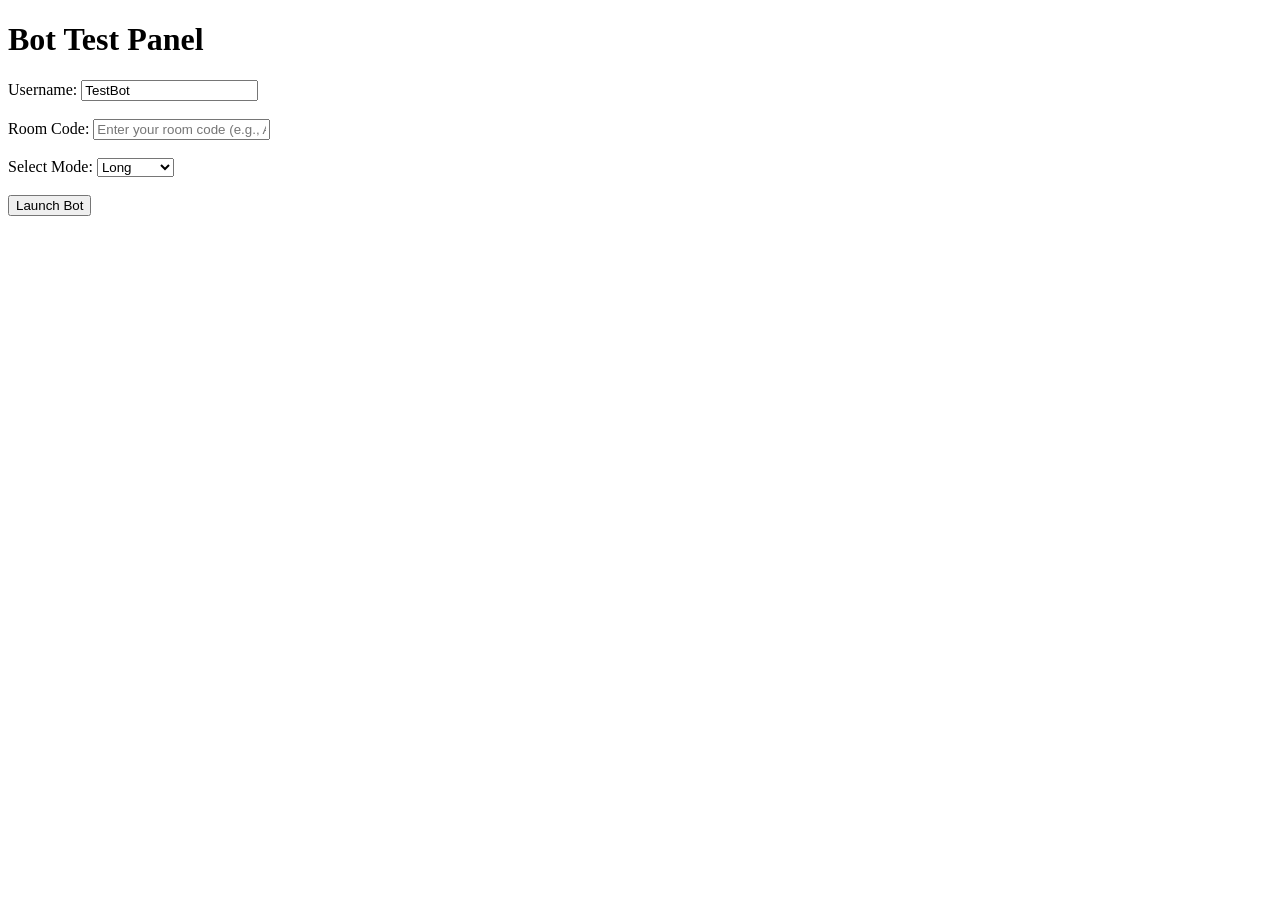
==== templates/index.html @ 1174632f "extreme aura moments (it works as a flask app now)" ====
<!DOCTYPE html>
<html lang="en">
<head>
    <meta charset="UTF-8">
    <title>Simple Test Panel</title>
</head>
<body>

    <h1>Bot Test Panel</h1>

    <form id="testForm">
        <label>Username: <input type="text" id="username" value="TestBot"></label><br><br>
        <label>Room Code: <input type="text" id="roomcode" required placeholder="Enter your room code (e.g., ABCD)"></label><br><br>

        <!-- A quick sample of one of your 25 settings keys to verify it maps -->
        <label>Select Mode:
            <select id="selectMode">
                <option value="long">Long</option>
                <option value="short">Short</option>
                <option value="sneaky">Sneaky</option>
                <option value="regen">Regen</option>
                <option value="average">Average</option>
                <option value="common">Common</option>
            </select>
        </label><br><br>

        <button type="submit">Launch Bot</button>
    </form>

    <script>
        // 1. Fetch current settings from the backend when the page loads
        window.addEventListener('DOMContentLoaded', async () => {
            try {
                const response = await fetch('/api/settings');
                const settings = await response.json();

                // If settings exist, auto-fill our basic inputs
                if (settings) {
                    if (settings.selectMode) document.getElementById('selectMode').value = settings.selectMode;
                }
                console.log("Settings successfully loaded into page.");
            } catch (err) {
                console.error("Could not load current settings:", err);
            }
        });

        // 2. Intercept form submission and send to your Flask server
        document.getElementById('testForm').addEventListener('submit', async function(e) {
            e.preventDefault();

            // Simple payload mapping exactly to your streamlined route expectations
            const payload = {
                username: document.getElementById('username').value,
                roomcode: document.getElementById('roomcode').value,
                invalid:[],
                dictionaries:[],
                proxies:[],
                selectMode: document.getElementById('selectMode').value,
                regenIfNeeded:true,
                sneakyRegen:true,
                stockpile:false,
                greedLong:false,
                timeConstraint:true,
                cyberbullying:false,
                mistakes:true,
                burstType:true,
                spamType:true,
                dynamicRate:false,
                dynamicPauses:true,
                dynamicMistakes:true,
                minWait:1.0,
                maxWait:3.2,
                mistakePause:0.100,
                miniPause: 0.330,
                minWpm:70,
                maxWpm:120,
                spamWpm:1000,
                burstChance:0.50,
                minMistakeChance:0.01,
                maxMistakeChance:0.15,
                spamChance:0.10,
                jitterPercent: 0.50
            };

            try {
                const response = await fetch('/api/launch', {
                    method: 'POST',
                    headers: { 'Content-Type': 'application/json' },
                    body: JSON.stringify(payload)
                });

                const result = await response.json();
                alert(result.message || "Error: " + result.error);
            } catch (err) {
                alert("Failed to connect to the backend server.");
            }
        });
    </script>

</body>
</html>
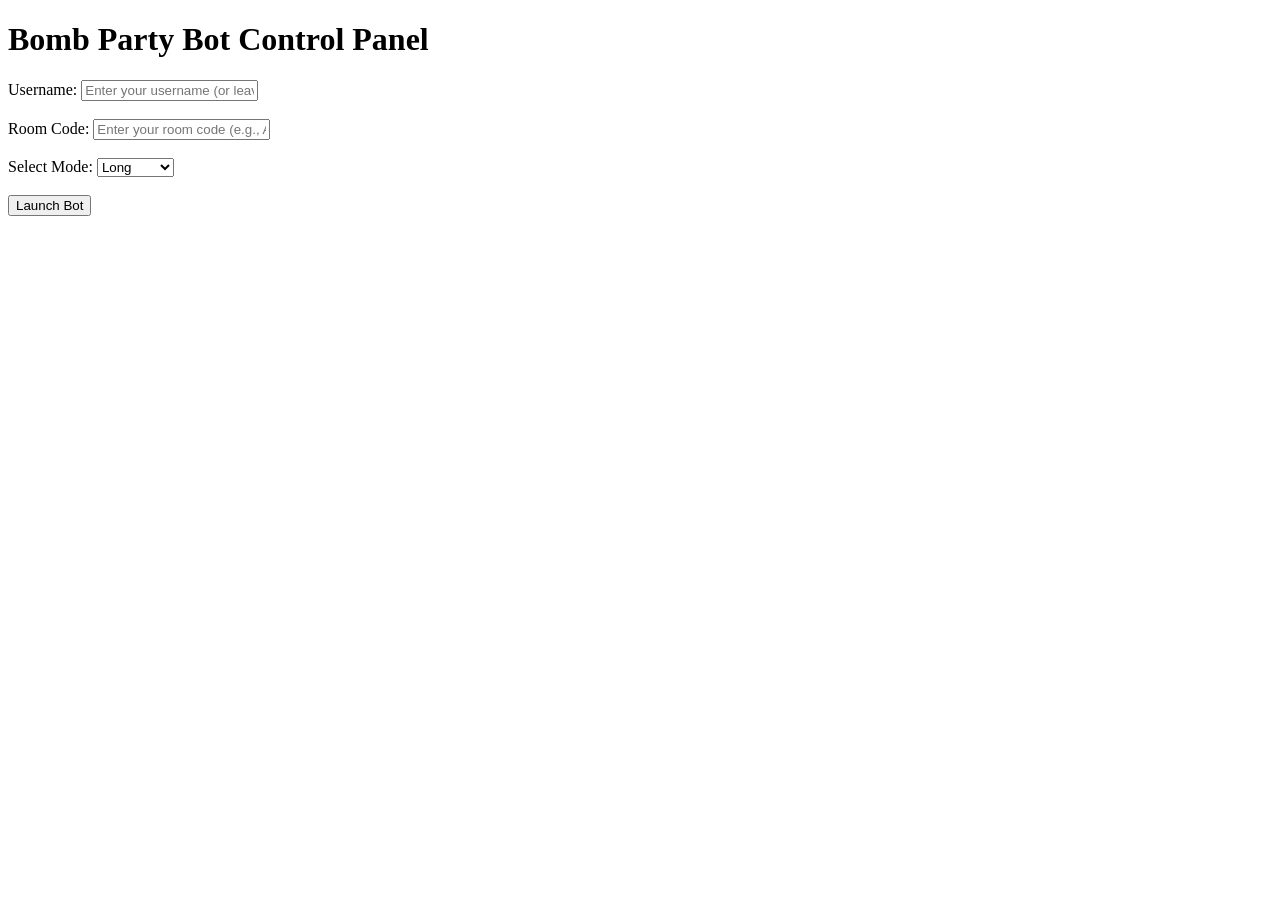
==== commit a6733812: "fixed the issue where you can spam the stop and launch to spawn like 50 instances" ====
--- a/templates/index.html
+++ b/templates/index.html
@@ -2,17 +2,16 @@
 <html lang="en">
 <head>
     <meta charset="UTF-8">
-    <title>Simple Test Panel</title>
+    <title>Bomb Party Bot Control Panel</title>
 </head>
 <body>
-
-    <h1>Bot Test Panel</h1>
+    <div id="blockingOverlay" style="display: none;">Executing Action... Please Wait...</div>
+    <h1>Bomb Party Bot Control Panel</h1>
 
     <form id="testForm">
-        <label>Username: <input type="text" id="username" value="TestBot"></label><br><br>
+        <label>Username: <input type="text" id="username" placeholder="Enter your username (or leave blank for random)"></label><br><br>
         <label>Room Code: <input type="text" id="roomcode" required placeholder="Enter your room code (e.g., ABCD)"></label><br><br>
 
-        <!-- A quick sample of one of your 25 settings keys to verify it maps -->
         <label>Select Mode:
             <select id="selectMode">
                 <option value="long">Long</option>
@@ -24,11 +23,20 @@
             </select>
         </label><br><br>
 
-        <button type="submit">Launch Bot</button>
-    </form>
 
+        <button type="submit" id="launchBtn">Launch Bot</button>
+        <button type="button" id="stopBtn" style="display: none; background-color: red; color: white; padding: 10px; margin-left: 10px;">Stop Bot</button>
     <script>
-        // 1. Fetch current settings from the backend when the page loads
+        const overlay = document.getElementById('blockingOverlay');
+        const launchBtn = document.getElementById('launchBtn');
+        const stopBtn = document.getElementById('stopBtn');
+
+        //Start a persistent heartbeat loop to let Python know we are still here
+        setInterval(() => {
+            fetch('/api/heartbeat', { method: 'POST' }).catch(() => {});
+        }, 2000);
+
+        //Fetch current settings from the backend when the page loads
         window.addEventListener('DOMContentLoaded', async () => {
             try {
                 const response = await fetch('/api/settings');
@@ -44,11 +52,13 @@
             }
         });
 
-        // 2. Intercept form submission and send to your Flask server
+        //Intercept form submission and send to your Flask server
         document.getElementById('testForm').addEventListener('submit', async function(e) {
             e.preventDefault();
+            e.stopImmediatePropagation()
 
-            // Simple payload mapping exactly to your streamlined route expectations
+            launchBtn.style.display = 'none';
+            overlay.style.display = 'flex';
             const payload = {
                 username: document.getElementById('username').value,
                 roomcode: document.getElementById('roomcode').value,
@@ -90,9 +100,51 @@
                 });
 
                 const result = await response.json();
-                alert(result.message || "Error: " + result.error);
+                if (result.success) {
+                    // Update layout to state running configurations
+                    launchBtn.style.display = 'none';
+                    stopBtn.style.display = 'inline-block';
+                } else {
+                    alert("Error: " + result.error);
+                    launchBtn.style.display = 'inline-block';
+                    stopBtn.style.display = 'none';
+                }
             } catch (err) {
                 alert("Failed to connect to the backend server.");
+                launchBtn.style.display = 'inline-block';
+                stopBtn.style.display = 'none';
+            } finally {
+                // UNBLOCK UI: Release form interactions regardless of success state
+                overlay.style.display = 'none';
+            }
+        });
+
+        document.getElementById('stopBtn').addEventListener('click', async function() {
+            stopBtn.style.display = 'none';
+            overlay.style.display = 'flex';
+            try {
+                const response = await fetch('/api/stop', {
+                    method: 'POST',
+                    headers: { 'Content-Type': 'application/json' }
+                });
+
+                const result = await response.json();
+                if (result.success) {
+                    // Update layout to state stopped configurations
+                    launchBtn.style.display = 'inline-block';
+                    stopBtn.style.display = 'none';
+                } else {
+                    alert("Error: " + result.error);
+                    launchBtn.style.display = 'none';
+                    stopBtn.style.display = 'inline-block';
+                }
+            } catch (err) {
+                alert("Failed to connect to the backend server.");
+                launchBtn.style.display = 'inline-block';
+                stopBtn.style.display = 'none';
+            } finally {
+                // UNBLOCK UI: Release form interactions regardless of success state
+                overlay.style.display = 'none';
             }
         });
     </script>
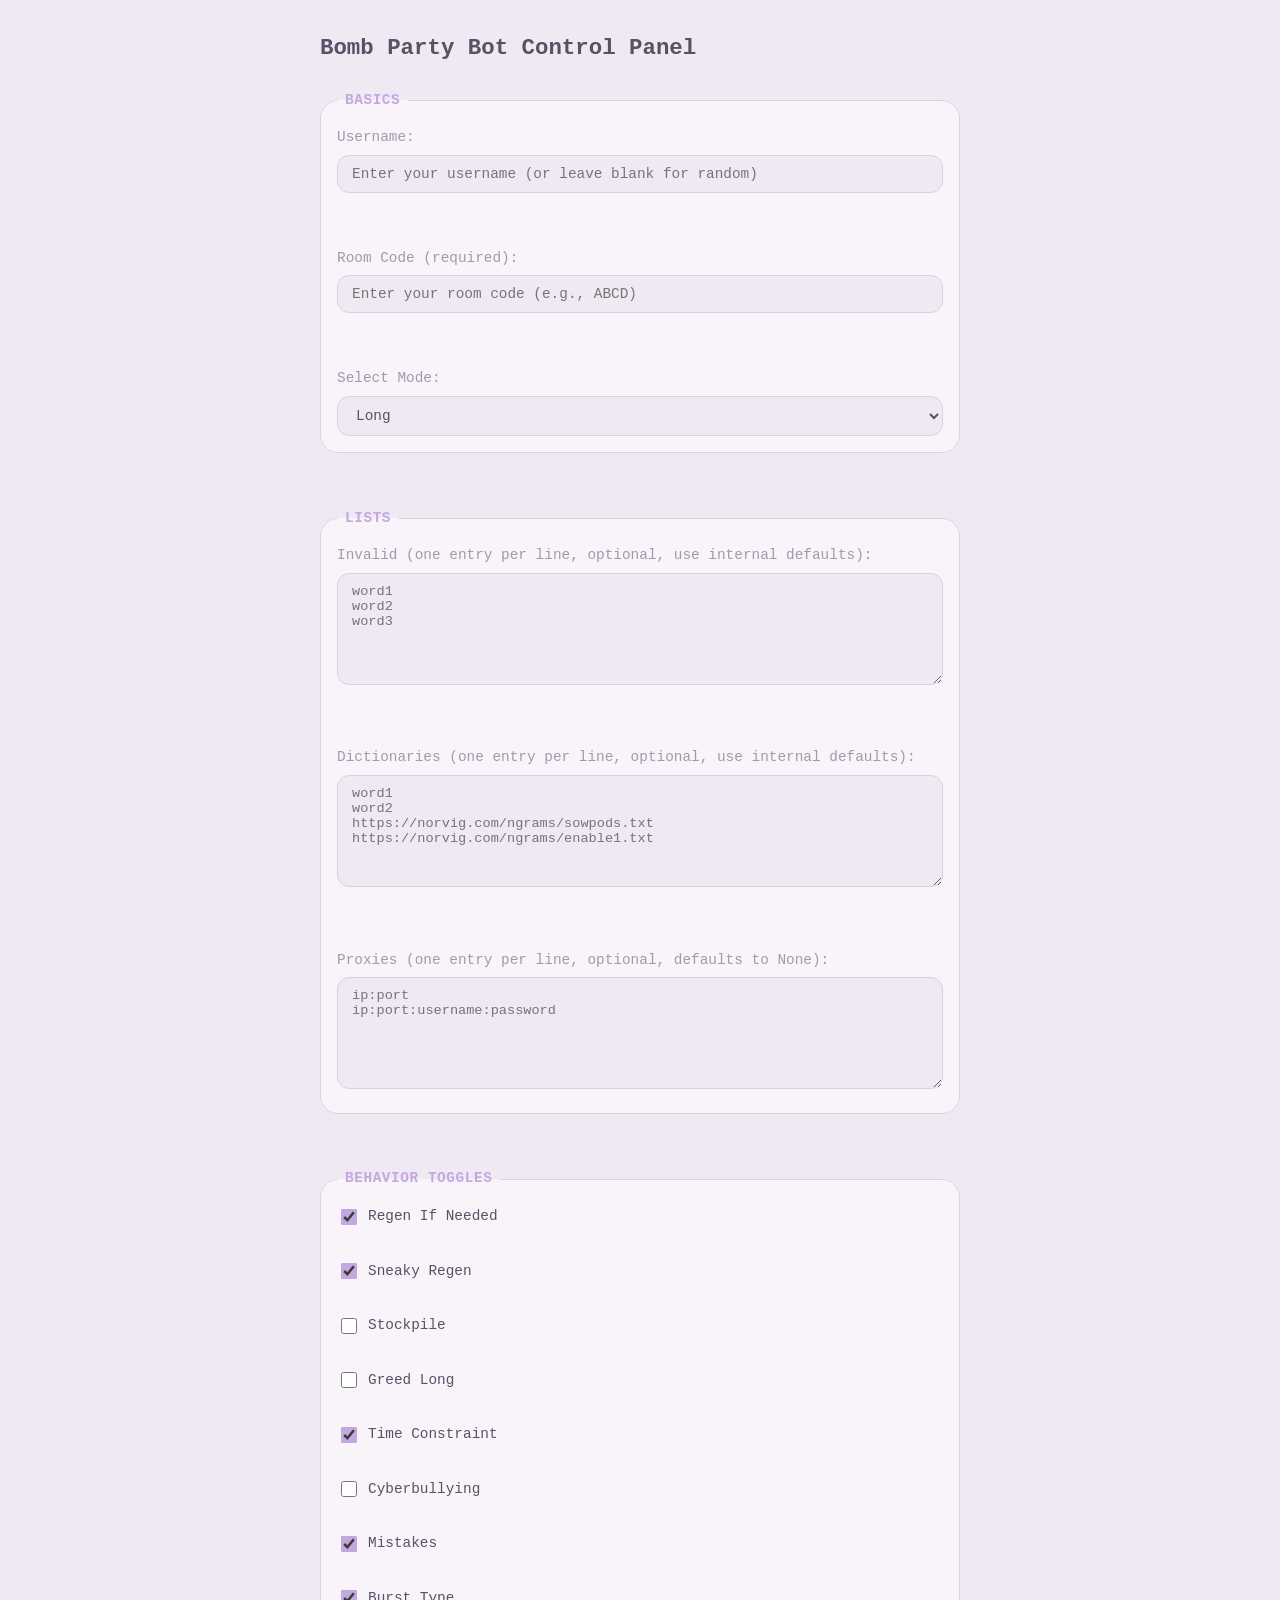
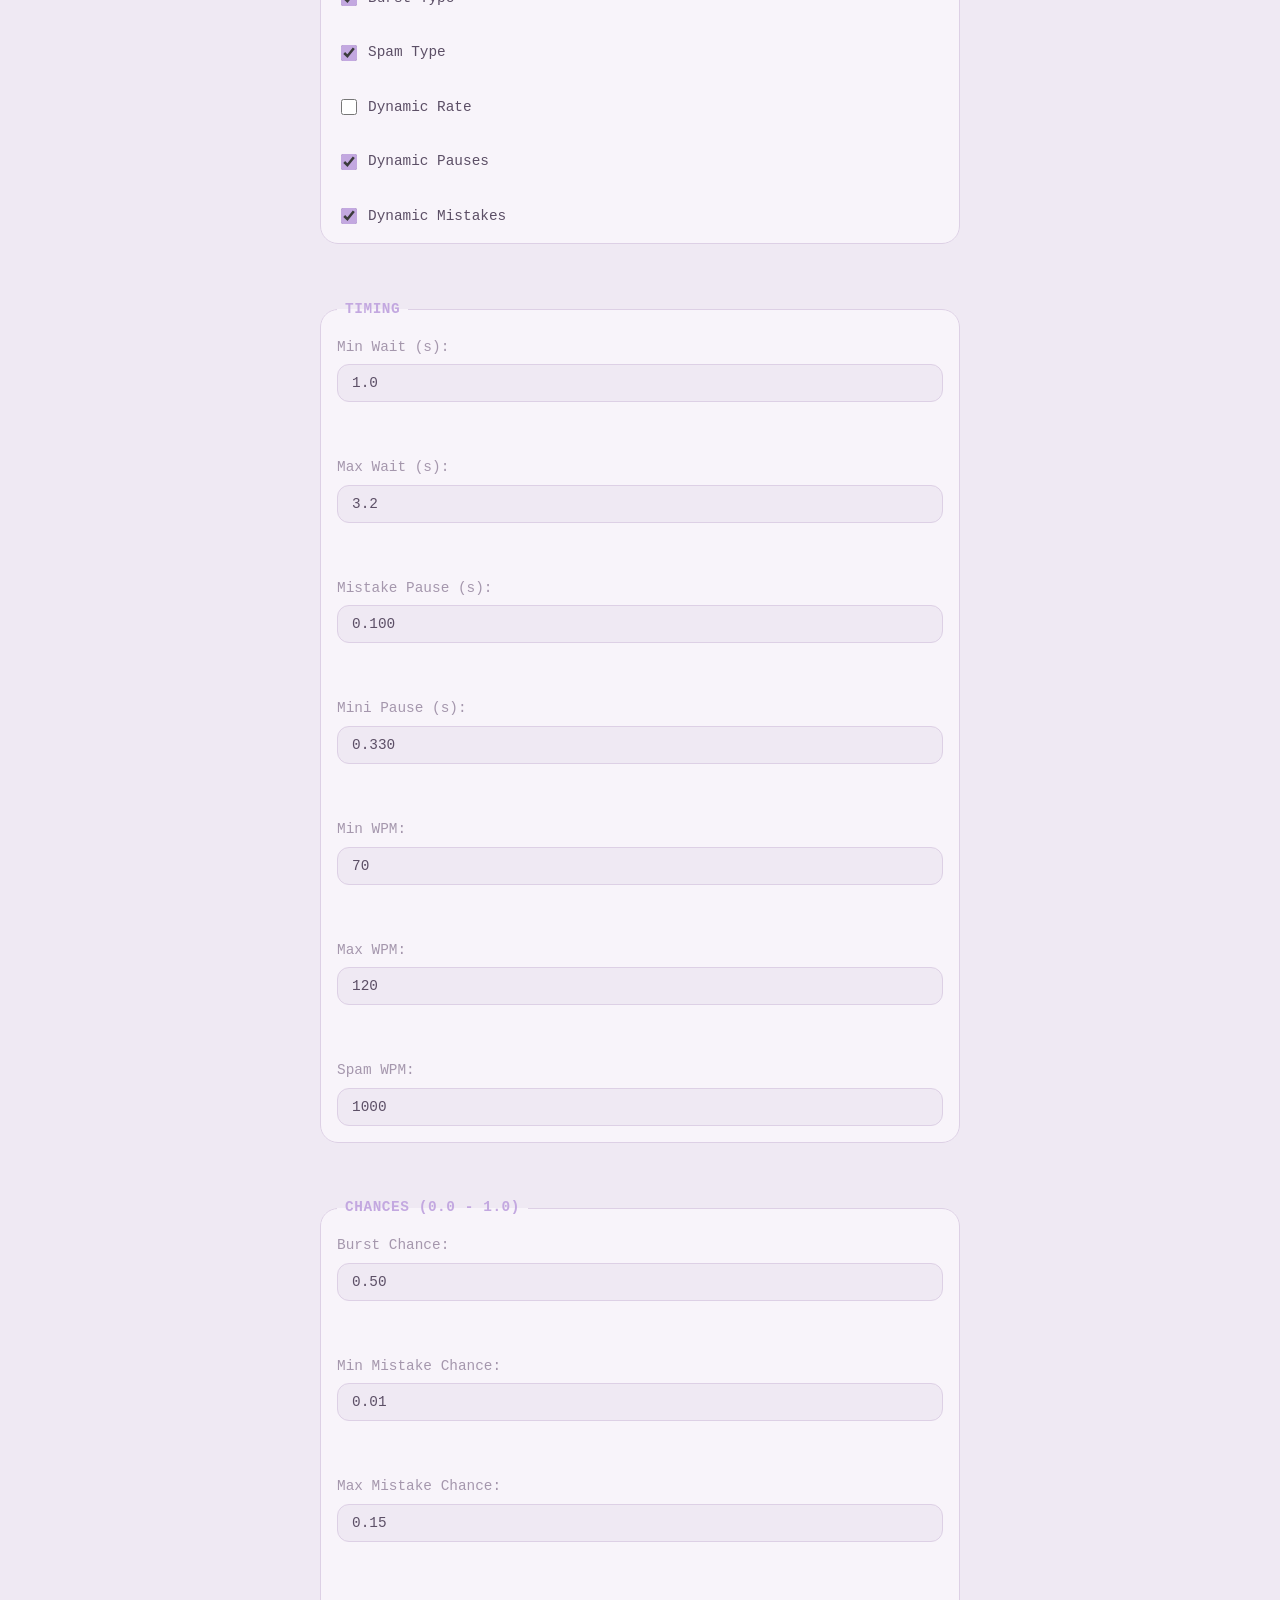
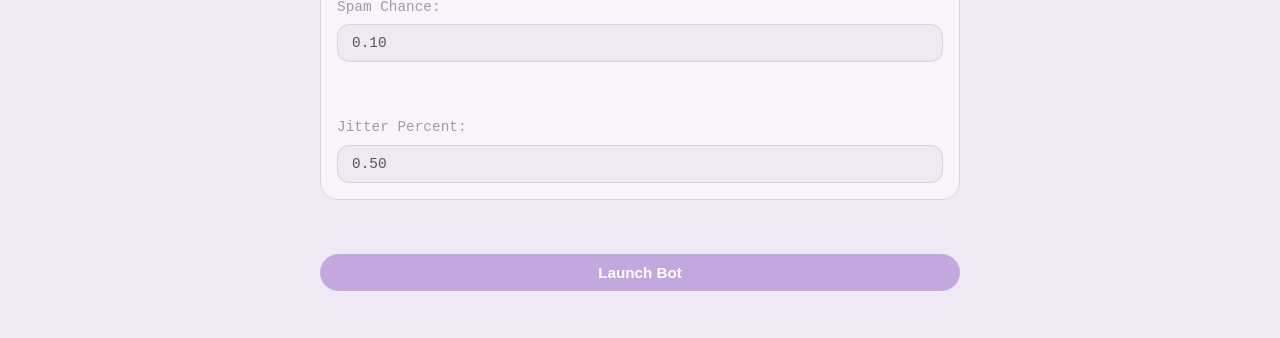
==== commit 80802c2d: "I added style. and fixed other" ====
--- a/templates/index.html
+++ b/templates/index.html
@@ -3,151 +3,241 @@
 <head>
     <meta charset="UTF-8">
     <title>Bomb Party Bot Control Panel</title>
+    <link rel="stylesheet" href="../static/styles/style.css">
 </head>
 <body>
     <div id="blockingOverlay" style="display: none;">Executing Action... Please Wait...</div>
     <h1>Bomb Party Bot Control Panel</h1>
 
     <form id="testForm">
-        <label>Username: <input type="text" id="username" placeholder="Enter your username (or leave blank for random)"></label><br><br>
-        <label>Room Code: <input type="text" id="roomcode" required placeholder="Enter your room code (e.g., ABCD)"></label><br><br>
-
-        <label>Select Mode:
-            <select id="selectMode">
-                <option value="long">Long</option>
-                <option value="short">Short</option>
-                <option value="sneaky">Sneaky</option>
-                <option value="regen">Regen</option>
-                <option value="average">Average</option>
-                <option value="common">Common</option>
-            </select>
-        </label><br><br>
-
+        <fieldset>
+            <legend>Basics</legend>
+            <label>Username:
+                <input type="text" id="username" placeholder="Enter your username (or leave blank for random)">
+            </label><br><br>
+
+            <label>Room Code (required):
+                <input type="text" id="roomcode" required placeholder="Enter your room code (e.g., ABCD)">
+            </label><br><br>
+
+            <label>Select Mode:
+                <select id="selectMode">
+                    <option value="long">Long</option>
+                    <option value="short">Short</option>
+                    <option value="sneaky">Sneaky</option>
+                    <option value="regen">Regen</option>
+                    <option value="average">Average</option>
+                    <option value="common">Common</option>
+                </select>
+            </label>
+        </fieldset>
+        <br>
+
+        <fieldset>
+            <legend>Lists</legend>
+            <label>Invalid (one entry per line, optional, use internal defaults):<br>
+                <textarea id="invalid" rows="6" cols="50" style="resize: vertical; overflow-y: scroll;" placeholder="word1&#10;word2&#10;word3"></textarea>
+            </label><br><br>
+
+            <label>Dictionaries (one entry per line, optional, use internal defaults):<br>
+                <textarea id="dictionaries" rows="6" cols="50" style="resize: vertical; overflow-y: scroll;" placeholder="word1&#10;word2&#10;https://norvig.com/ngrams/sowpods.txt&#10;https://norvig.com/ngrams/enable1.txt"></textarea>
+            </label><br><br>
+
+            <label>Proxies (one entry per line, optional, defaults to None):<br>
+                <textarea id="proxies" rows="6" cols="50" style="resize: vertical; overflow-y: scroll;" placeholder="ip:port&#10;ip:port:username:password"></textarea>
+            </label>
+        </fieldset>
+        <br>
+
+        <fieldset>
+            <legend>Behavior Toggles</legend>
+            <label><input type="checkbox" id="regenIfNeeded" checked> Regen If Needed</label><br>
+            <label><input type="checkbox" id="sneakyRegen" checked> Sneaky Regen</label><br>
+            <label><input type="checkbox" id="stockpile"> Stockpile</label><br>
+            <label><input type="checkbox" id="greedLong"> Greed Long</label><br>
+            <label><input type="checkbox" id="timeConstraint" checked> Time Constraint</label><br>
+            <label><input type="checkbox" id="cyberbullying"> Cyberbullying</label><br>
+            <label><input type="checkbox" id="mistakes" checked> Mistakes</label><br>
+            <label><input type="checkbox" id="burstType" checked> Burst Type</label><br>
+            <label><input type="checkbox" id="spamType" checked> Spam Type</label><br>
+            <label><input type="checkbox" id="dynamicRate"> Dynamic Rate</label><br>
+            <label><input type="checkbox" id="dynamicPauses" checked> Dynamic Pauses</label><br>
+            <label><input type="checkbox" id="dynamicMistakes" checked> Dynamic Mistakes</label>
+        </fieldset>
+        <br>
+
+        <fieldset>
+            <legend>Timing</legend>
+            <label>Min Wait (s): <input type="number" id="minWait" step="0.1" value="1.0"></label><br><br>
+            <label>Max Wait (s): <input type="number" id="maxWait" step="0.1" value="3.2"></label><br><br>
+            <label>Mistake Pause (s): <input type="number" id="mistakePause" step="0.001" value="0.100"></label><br><br>
+            <label>Mini Pause (s): <input type="number" id="miniPause" step="0.001" value="0.330"></label><br><br>
+            <label>Min WPM: <input type="number" id="minWpm" step="1" value="70"></label><br><br>
+            <label>Max WPM: <input type="number" id="maxWpm" step="1" value="120"></label><br><br>
+            <label>Spam WPM: <input type="number" id="spamWpm" step="1" value="1000"></label>
+        </fieldset>
+        <br>
+
+        <fieldset>
+            <legend>Chances (0.0 - 1.0)</legend>
+            <label>Burst Chance: <input type="number" id="burstChance" step="0.01" min="0" max="1" value="0.50"></label><br><br>
+            <label>Min Mistake Chance: <input type="number" id="minMistakeChance" step="0.01" min="0" max="1" value="0.01"></label><br><br>
+            <label>Max Mistake Chance: <input type="number" id="maxMistakeChance" step="0.01" min="0" max="1" value="0.15"></label><br><br>
+            <label>Spam Chance: <input type="number" id="spamChance" step="0.01" min="0" max="1" value="0.10"></label><br><br>
+            <label>Jitter Percent: <input type="number" id="jitterPercent" step="0.01" min="0" max="1" value="0.50"></label>
+        </fieldset>
+        <br>
 
         <button type="submit" id="launchBtn">Launch Bot</button>
         <button type="button" id="stopBtn" style="display: none; background-color: red; color: white; padding: 10px; margin-left: 10px;">Stop Bot</button>
+    </form>
+
     <script>
         const overlay = document.getElementById('blockingOverlay');
         const launchBtn = document.getElementById('launchBtn');
         const stopBtn = document.getElementById('stopBtn');
-
-        //Start a persistent heartbeat loop to let Python know we are still here
+        const form = document.getElementById('testForm');
+
+        // IDs of settings fields, grouped by how they should be read from the DOM.
+        const LIST_FIELDS = ['invalid', 'dictionaries', 'proxies'];
+        const CHECKBOX_FIELDS = [
+            'regenIfNeeded', 'sneakyRegen', 'stockpile', 'greedLong',
+            'timeConstraint', 'cyberbullying', 'mistakes', 'burstType',
+            'spamType', 'dynamicRate', 'dynamicPauses', 'dynamicMistakes'
+        ];
+        const NUMBER_FIELDS = [
+            'minWait', 'maxWait', 'mistakePause', 'miniPause',
+            'minWpm', 'maxWpm', 'spamWpm',
+            'burstChance', 'minMistakeChance', 'maxMistakeChance',
+            'spamChance', 'jitterPercent'
+        ];
+
+        //  UI state helpers
+
+        function setUiState({ running, busy }) {
+            overlay.style.display = busy ? 'flex' : 'none';
+            launchBtn.style.display = running ? 'none' : 'inline-block';
+            stopBtn.style.display = running ? 'inline-block' : 'none';
+        }
+
+        //  Payload building
+
+        function textareaToList(id) {
+            return document.getElementById(id).value
+                .split('\n')
+                .map(line => line.trim())
+                .filter(line => line.length > 0);
+        }
+
+        function buildPayload() {
+            const payload = {
+                username: document.getElementById('username').value,
+                roomcode: document.getElementById('roomcode').value,
+                selectMode: document.getElementById('selectMode').value
+            };
+
+            for (const id of LIST_FIELDS) {
+                payload[id] = textareaToList(id);
+            }
+            for (const id of CHECKBOX_FIELDS) {
+                payload[id] = document.getElementById(id).checked;
+            }
+            for (const id of NUMBER_FIELDS) {
+                payload[id] = parseFloat(document.getElementById(id).value);
+            }
+
+            return payload;
+        }
+
+        // Populate the form from a settings object (used on load).
+        function applySettings(settings) {
+            if (!settings) return;
+
+            if (settings.selectMode) document.getElementById('selectMode').value = settings.selectMode;
+            if (settings.username) document.getElementById('username').value = settings.username;
+            if (settings.roomcode) document.getElementById('roomcode').value = settings.roomcode;
+
+            for (const id of LIST_FIELDS) {
+                if (Array.isArray(settings[id])) {
+                    document.getElementById(id).value = settings[id].join('\n');
+                }
+            }
+            for (const id of CHECKBOX_FIELDS) {
+                if (typeof settings[id] === 'boolean') {
+                    document.getElementById(id).checked = settings[id];
+                }
+            }
+            for (const id of NUMBER_FIELDS) {
+                if (typeof settings[id] === 'number') {
+                    document.getElementById(id).value = settings[id];
+                }
+            }
+        }
+
+        //  Networking helper shared by launch/stop
+
+        async function callApi(endpoint) {
+            try {
+                const response = await fetch(endpoint, {
+                    method: 'POST',
+                    headers: { 'Content-Type': 'application/json' },
+                    body: endpoint === '/api/launch' ? JSON.stringify(buildPayload()) : undefined
+                });
+                return await response.json();
+            } catch (err) {
+                return { success: false, error: 'Failed to connect to the backend server.' };
+            }
+        }
+
+        //  Heartbeat: lets the backend know the page is still open
+
         setInterval(() => {
             fetch('/api/heartbeat', { method: 'POST' }).catch(() => {});
         }, 2000);
 
-        //Fetch current settings from the backend when the page loads
+        //  Load saved settings on page load
+
         window.addEventListener('DOMContentLoaded', async () => {
             try {
                 const response = await fetch('/api/settings');
                 const settings = await response.json();
-
-                // If settings exist, auto-fill our basic inputs
-                if (settings) {
-                    if (settings.selectMode) document.getElementById('selectMode').value = settings.selectMode;
-                }
-                console.log("Settings successfully loaded into page.");
+                applySettings(settings);
             } catch (err) {
-                console.error("Could not load current settings:", err);
+                console.error('Could not load current settings:', err);
             }
         });
 
-        //Intercept form submission and send to your Flask server
-        document.getElementById('testForm').addEventListener('submit', async function(e) {
+        //Launch
+
+        form.addEventListener('submit', async function (e) {
             e.preventDefault();
-            e.stopImmediatePropagation()
-
-            launchBtn.style.display = 'none';
-            overlay.style.display = 'flex';
-            const payload = {
-                username: document.getElementById('username').value,
-                roomcode: document.getElementById('roomcode').value,
-                invalid:[],
-                dictionaries:[],
-                proxies:[],
-                selectMode: document.getElementById('selectMode').value,
-                regenIfNeeded:true,
-                sneakyRegen:true,
-                stockpile:false,
-                greedLong:false,
-                timeConstraint:true,
-                cyberbullying:false,
-                mistakes:true,
-                burstType:true,
-                spamType:true,
-                dynamicRate:false,
-                dynamicPauses:true,
-                dynamicMistakes:true,
-                minWait:1.0,
-                maxWait:3.2,
-                mistakePause:0.100,
-                miniPause: 0.330,
-                minWpm:70,
-                maxWpm:120,
-                spamWpm:1000,
-                burstChance:0.50,
-                minMistakeChance:0.01,
-                maxMistakeChance:0.15,
-                spamChance:0.10,
-                jitterPercent: 0.50
-            };
-
-            try {
-                const response = await fetch('/api/launch', {
-                    method: 'POST',
-                    headers: { 'Content-Type': 'application/json' },
-                    body: JSON.stringify(payload)
-                });
-
-                const result = await response.json();
-                if (result.success) {
-                    // Update layout to state running configurations
-                    launchBtn.style.display = 'none';
-                    stopBtn.style.display = 'inline-block';
-                } else {
-                    alert("Error: " + result.error);
-                    launchBtn.style.display = 'inline-block';
-                    stopBtn.style.display = 'none';
-                }
-            } catch (err) {
-                alert("Failed to connect to the backend server.");
-                launchBtn.style.display = 'inline-block';
-                stopBtn.style.display = 'none';
-            } finally {
-                // UNBLOCK UI: Release form interactions regardless of success state
-                overlay.style.display = 'none';
+            e.stopImmediatePropagation();
+            setUiState({ running: false, busy: true });
+
+            const result = await callApi('/api/launch');
+
+            if (result.success) {
+                setUiState({ running: true, busy: false });
+            } else {
+                alert('Error: ' + result.error);
+                setUiState({ running: false, busy: false });
             }
         });
 
-        document.getElementById('stopBtn').addEventListener('click', async function() {
-            stopBtn.style.display = 'none';
-            overlay.style.display = 'flex';
-            try {
-                const response = await fetch('/api/stop', {
-                    method: 'POST',
-                    headers: { 'Content-Type': 'application/json' }
-                });
-
-                const result = await response.json();
-                if (result.success) {
-                    // Update layout to state stopped configurations
-                    launchBtn.style.display = 'inline-block';
-                    stopBtn.style.display = 'none';
-                } else {
-                    alert("Error: " + result.error);
-                    launchBtn.style.display = 'none';
-                    stopBtn.style.display = 'inline-block';
-                }
-            } catch (err) {
-                alert("Failed to connect to the backend server.");
-                launchBtn.style.display = 'inline-block';
-                stopBtn.style.display = 'none';
-            } finally {
-                // UNBLOCK UI: Release form interactions regardless of success state
-                overlay.style.display = 'none';
+        //Stop
+
+        stopBtn.addEventListener('click', async function () {
+            setUiState({ running: true, busy: true });
+
+            const result = await callApi('/api/stop');
+
+            if (result.success) {
+                setUiState({ running: false, busy: false });
+            } else {
+                alert('Error: ' + result.error);
+                setUiState({ running: true, busy: false });
             }
         });
     </script>
-
 </body>
-</html>
+</html>
--- a/static/styles/style.css
+++ b/static/styles/style.css
@@ -0,0 +1,164 @@
+
+:root {
+    /* Colors */
+    --color-bg: #efe9f3;
+    --color-surface: #f8f4fa;
+    --color-border: #ddd0e5;
+    --color-text: #5c4f66;
+    --color-text-muted: #a597ad;
+    --color-accent: #c3a8e0;
+    --color-accent-hover: #b391d6;
+    --color-danger: #e0aed0;
+    --color-danger-hover: #d494bf;
+
+    /* Layout */
+    --max-width: 640px;
+    --radius: 18px;
+    --spacing: 16px;
+
+    /* Typography */
+    --font-family: "SF Mono", "JetBrains Mono", "Fira Code", Consolas;
+    --font-size-base: 15px;
+}
+
+* {
+    box-sizing: border-box;
+}
+
+body {
+    margin: 0;
+    padding: calc(var(--spacing) * 2) var(--spacing);
+    background: var(--color-bg);
+    color: var(--color-text);
+    font-family: var(--font-family), monospace;
+    font-size: var(--font-size-base);
+    line-height: 1.5;
+}
+
+h1 {
+    max-width: var(--max-width);
+    margin: 0 auto calc(var(--spacing) * 1.5);
+    font-size: 1.4rem;
+    font-weight: 600;
+}
+
+form {
+    max-width: var(--max-width);
+    margin: 0 auto;
+    display: flex;
+    flex-direction: column;
+    gap: var(--spacing);
+}
+
+fieldset {
+    border: 1px solid var(--color-border);
+    border-radius: var(--radius);
+    background: var(--color-surface);
+    padding: var(--spacing);
+    margin: 0;
+}
+
+legend {
+    padding: 0 8px;
+    color: var(--color-accent);
+    font-weight: 600;
+    font-size: 0.9rem;
+    text-transform: uppercase;
+    letter-spacing: 0.04em;
+}
+
+label {
+    display: block;
+    margin-bottom: 10px;
+    color: var(--color-text-muted);
+    font-size: 0.9rem;
+}
+
+label:last-child {
+    margin-bottom: 0;
+}
+
+/* Checkbox labels sit inline with their input instead of stacking */
+fieldset label:has(input[type="checkbox"]) {
+    display: flex;
+    align-items: center;
+    gap: 8px;
+    color: var(--color-text);
+}
+
+input[type="text"],
+input[type="number"],
+select,
+textarea {
+    width: 100%;
+    margin-top: 6px;
+    padding: 10px 14px;
+    background: var(--color-bg);
+    border: 1px solid var(--color-border);
+    border-radius: 12px;
+    color: var(--color-text);
+    font-family: inherit;
+    font-size: 0.9rem;
+}
+
+input[type="checkbox"] {
+    width: 16px;
+    height: 16px;
+    accent-color: var(--color-accent);
+}
+
+input[type="text"]:focus,
+input[type="number"]:focus,
+select:focus,
+textarea:focus {
+    outline: none;
+    border-color: var(--color-accent);
+}
+
+textarea {
+    font-family: "SF Mono", Consolas, monospace;
+    font-size: 0.85rem;
+}
+
+button {
+    padding: 10px 22px;
+    border: none;
+    border-radius: 999px;
+    font-size: 0.95rem;
+    font-weight: 600;
+    cursor: pointer;
+    transition: background 0.15s ease;
+}
+
+#launchBtn {
+    background: var(--color-accent);
+    color: #fff;
+}
+
+#launchBtn:hover {
+    background: var(--color-accent-hover);
+}
+
+#stopBtn {
+    background: var(--color-danger) !important;
+    color: #fff !important;
+    padding: 10px 22px !important;
+    margin-left: 0 !important;
+    border-radius: 999px !important;
+}
+
+#stopBtn:hover {
+    background: var(--color-danger-hover) !important;
+}
+
+#blockingOverlay {
+    position: fixed;
+    inset: 0;
+    background: rgba(85, 82, 77, 0.35);
+    color: var(--color-text);
+    display: flex;
+    align-items: center;
+    justify-content: center;
+    font-size: 1.1rem;
+    z-index: 100;
+}
